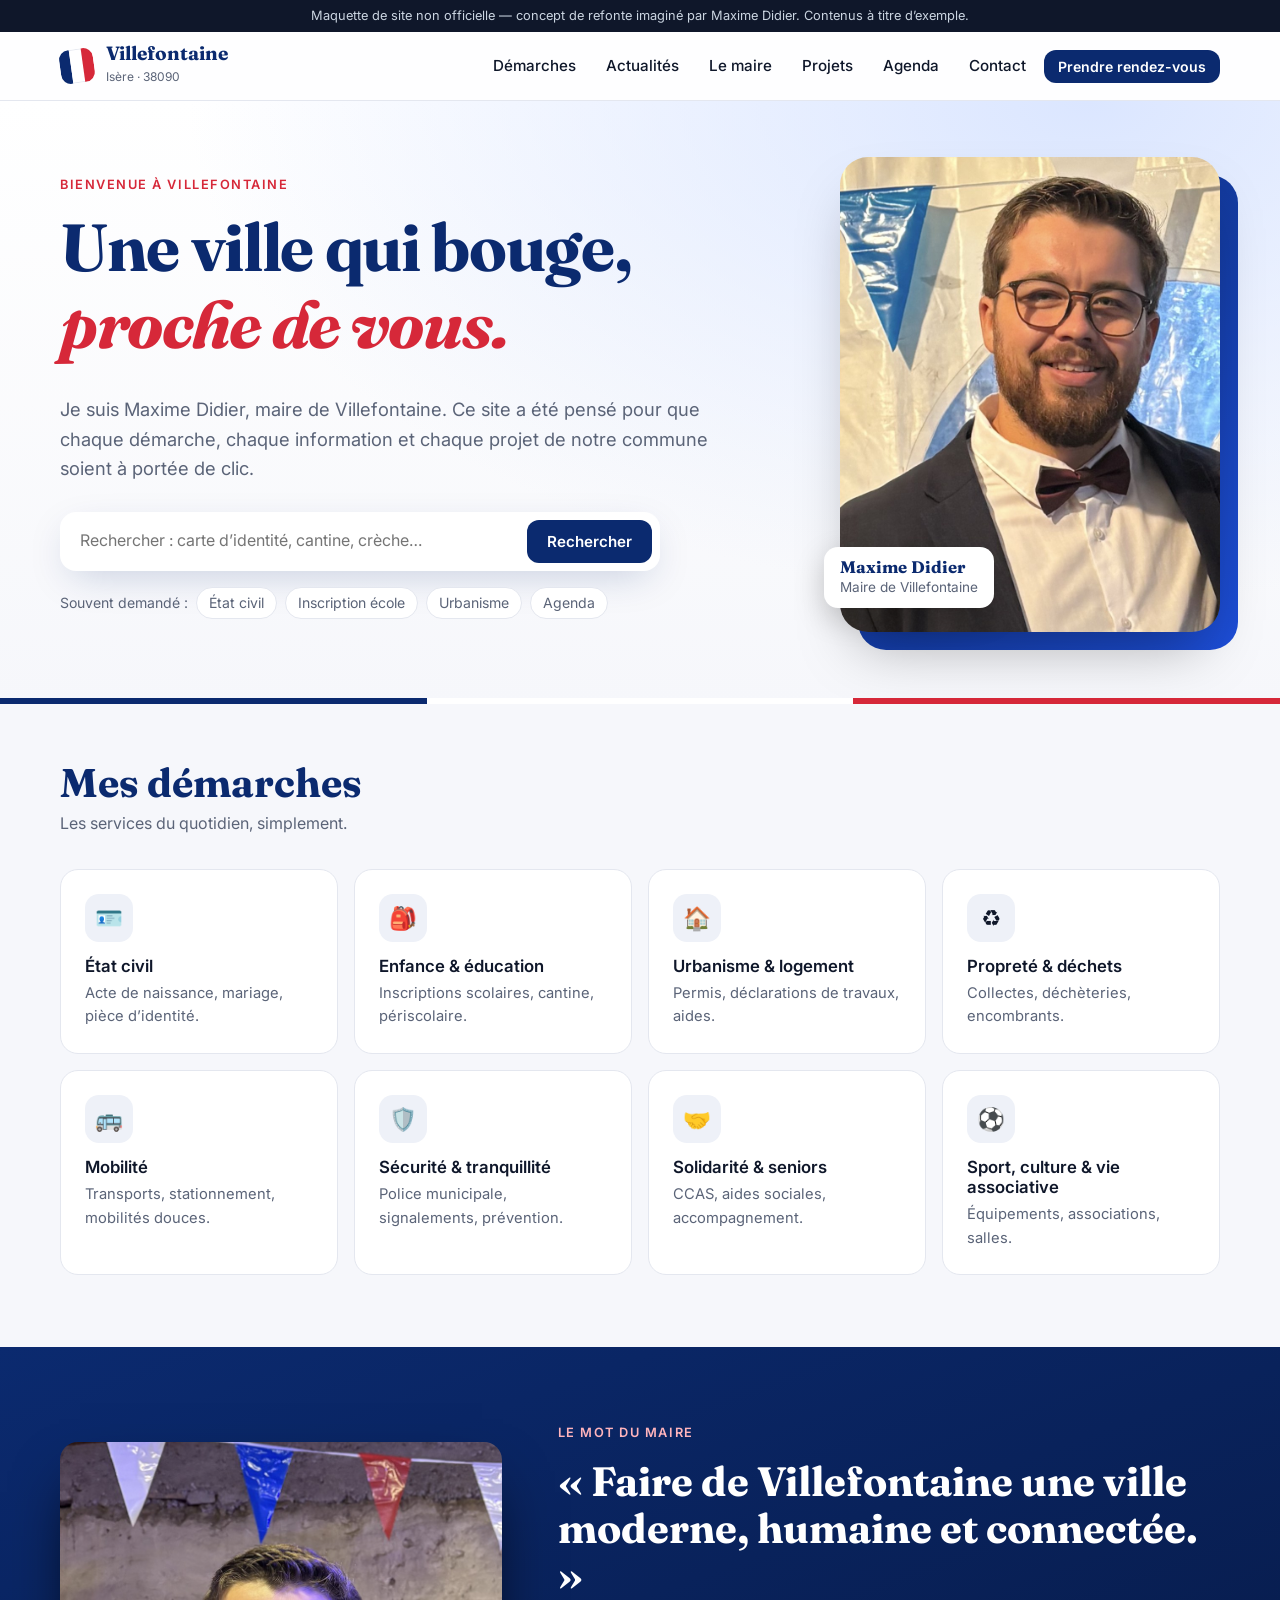
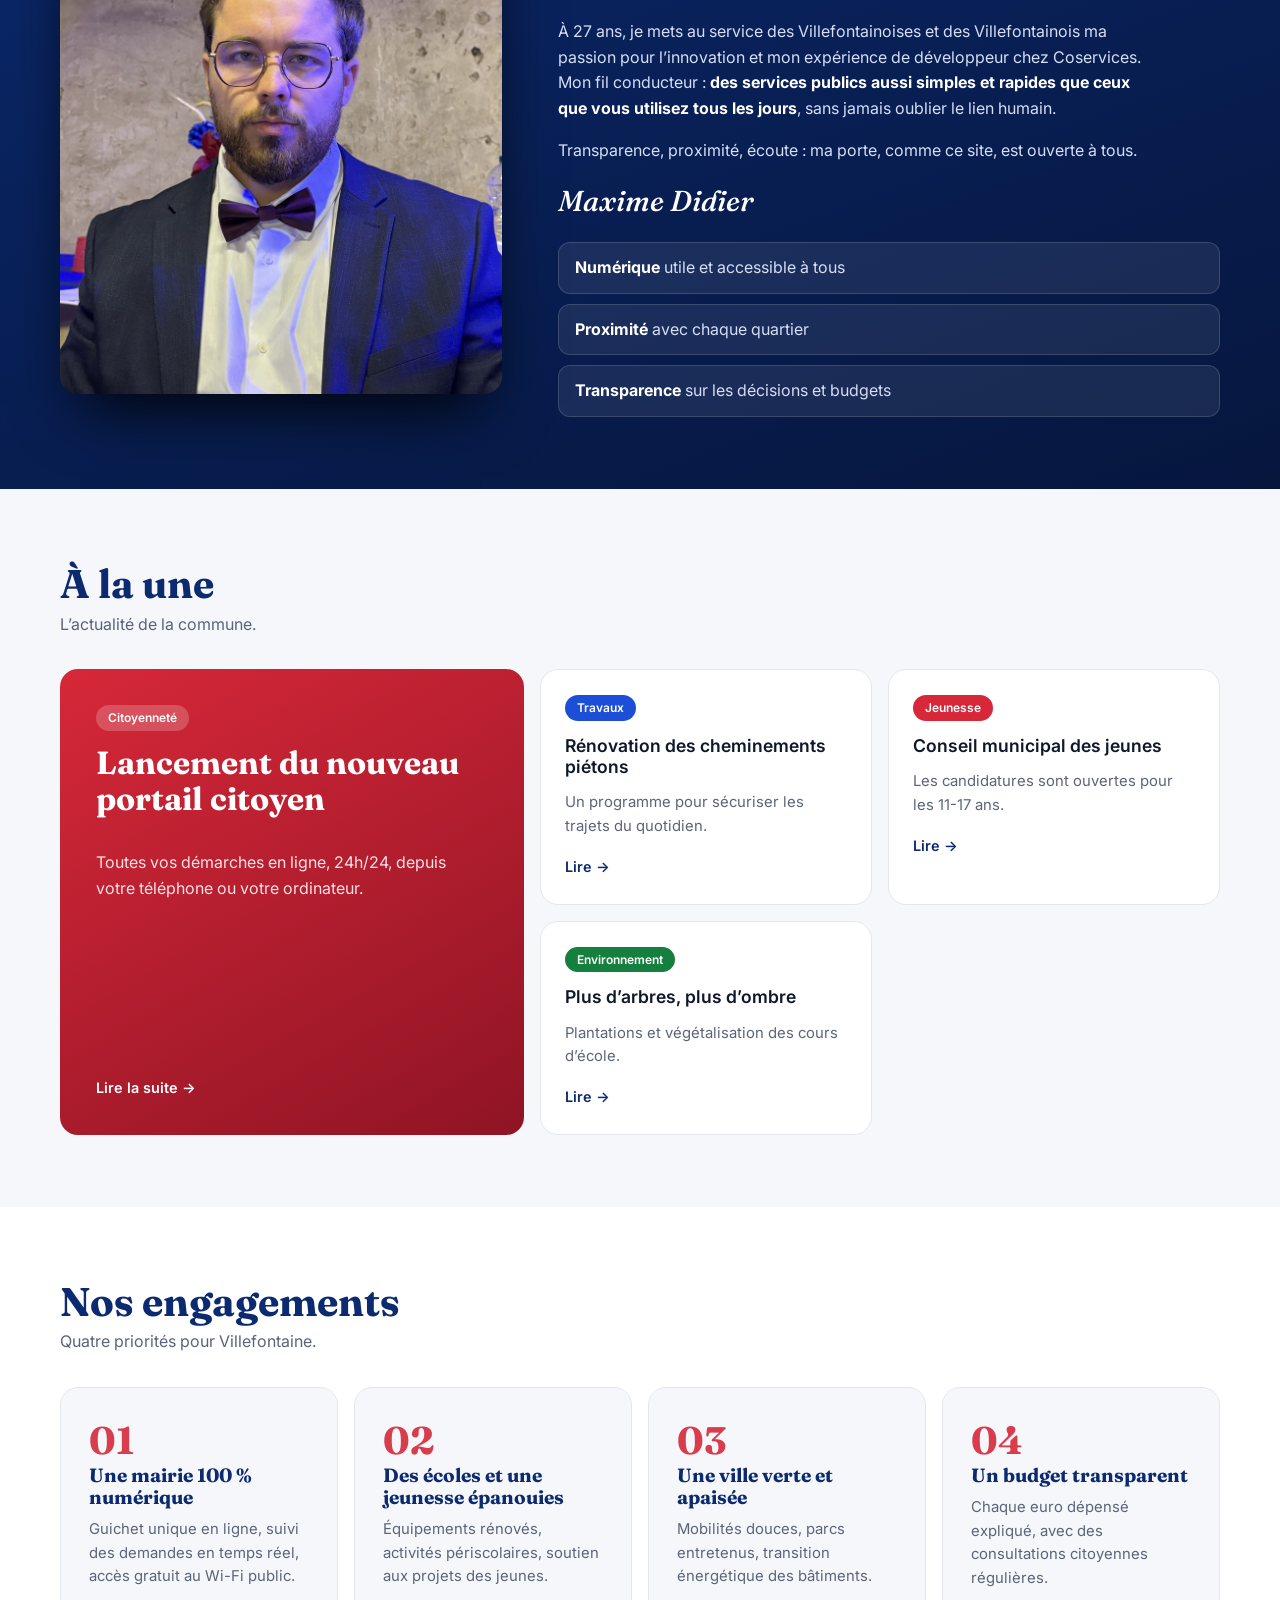
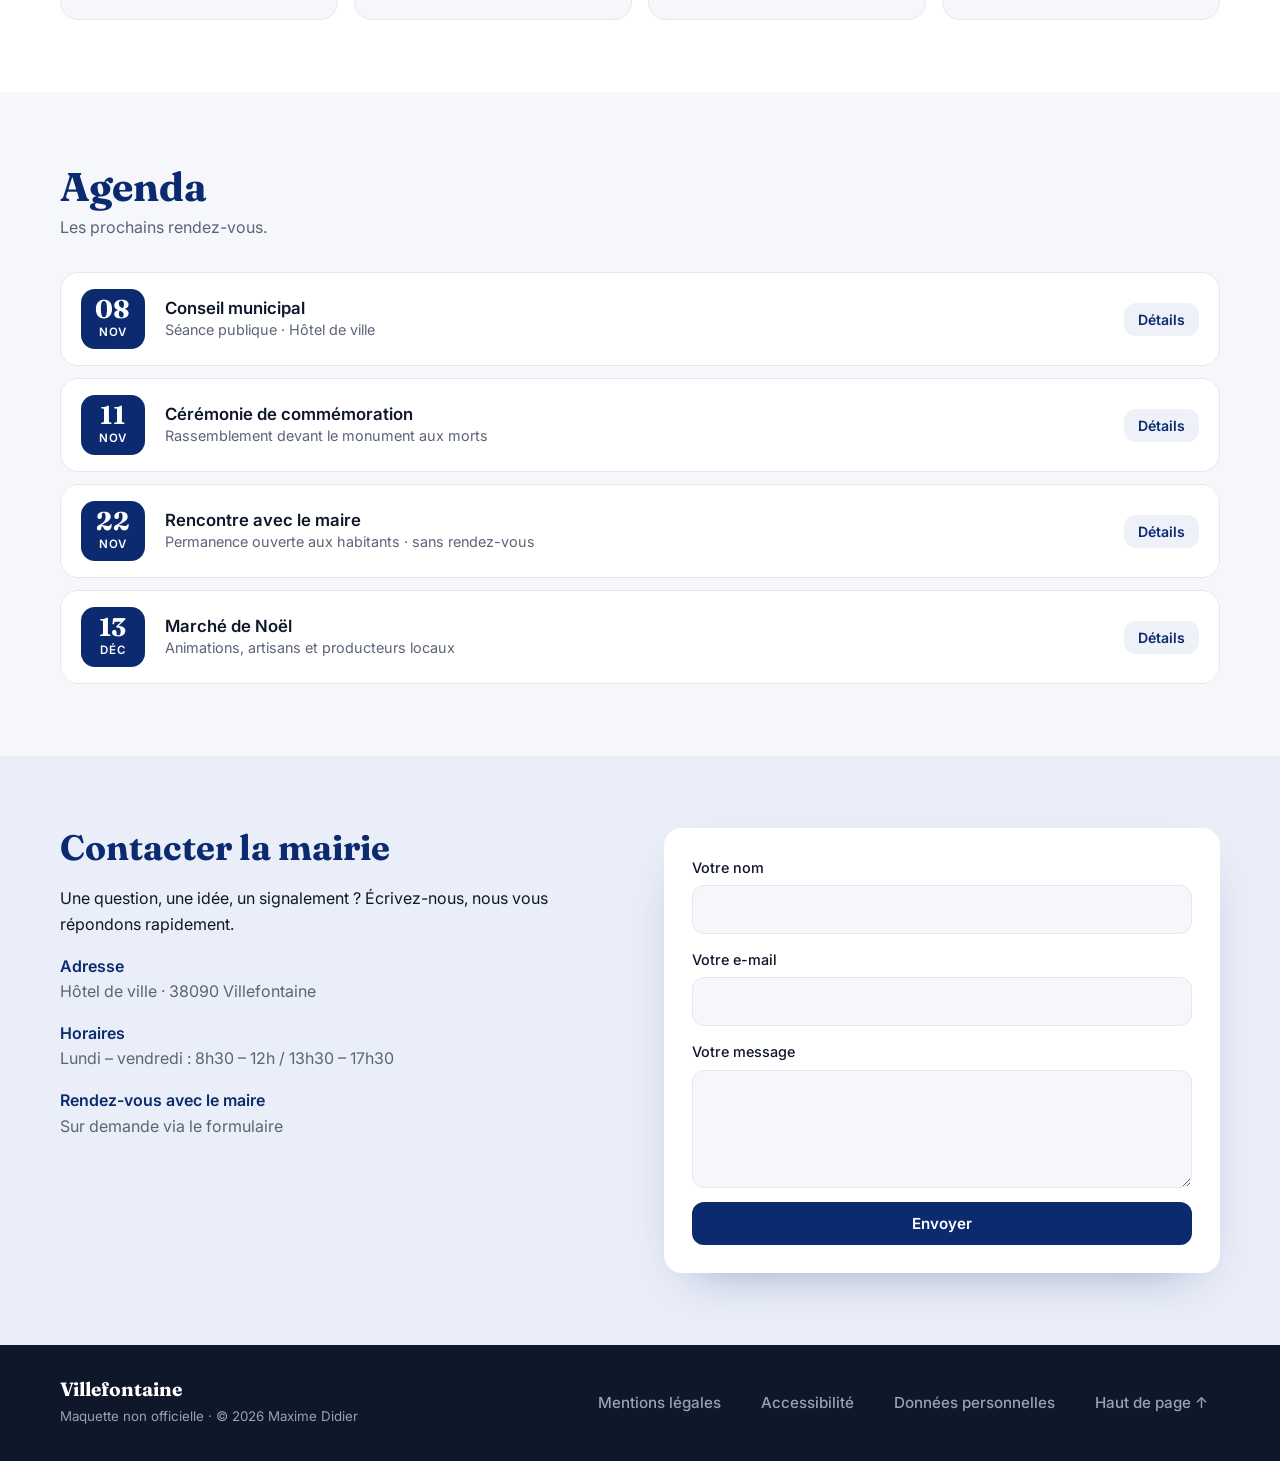
==== index.html @ eb4c3620 "Site moderne de la mairie de Villefontaine (maquette) Co-Authored-By: Claude Sonnet 5.5 <noreply@ant" ====
<!doctype html>
<html lang="fr">
<head>
<meta charset="utf-8">
<meta name="viewport" content="width=device-width, initial-scale=1">
<title>Villefontaine – Site de la Ville</title>
<meta name="description" content="Villefontaine (38090) : démarches, actualités, agenda et mot du maire Maxime Didier.">
<link rel="preconnect" href="https://fonts.googleapis.com">
<link rel="preconnect" href="https://fonts.gstatic.com" crossorigin>
<link href="https://fonts.googleapis.com/css2?family=Fraunces:opsz,wght@9..144,500;9..144,700&family=Inter:wght@400;500;600;700&display=swap" rel="stylesheet">
<link rel="stylesheet" href="style.css">
</head>
<body>

<div class="notice" role="note">Maquette de site non officielle — concept de refonte imaginé par Maxime Didier. Contenus à titre d’exemple.</div>

<header class="site-header">
  <div class="wrap bar">
    <a class="brand" href="#top" aria-label="Villefontaine, accueil">
      <span class="logo" aria-hidden="true"><i></i><i></i><i></i></span>
      <span><strong>Villefontaine</strong><small>Isère · 38090</small></span>
    </a>
    <button class="burger" aria-label="Menu" aria-expanded="false" aria-controls="nav"><span></span><span></span><span></span></button>
    <nav id="nav" aria-label="Navigation principale">
      <a href="#demarches">Démarches</a>
      <a href="#actus">Actualités</a>
      <a href="#maire">Le maire</a>
      <a href="#projets">Projets</a>
      <a href="#agenda">Agenda</a>
      <a href="#contact">Contact</a>
      <a class="btn small" href="#contact">Prendre rendez-vous</a>
    </nav>
  </div>
</header>

<main id="top">

<section class="hero">
  <div class="wrap hero-grid">
    <div class="hero-text reveal">
      <p class="eyebrow">Bienvenue à Villefontaine</p>
      <h1>Une ville qui bouge,<br><em>proche de vous.</em></h1>
      <p class="lead">Je suis Maxime Didier, maire de Villefontaine. Ce site a été pensé pour que chaque démarche, chaque information et chaque projet de notre commune soient à portée de clic.</p>
      <form class="search" role="search" onsubmit="return false">
        <label class="sr" for="q">Rechercher</label>
        <input id="q" type="search" placeholder="Rechercher : carte d’identité, cantine, crèche…" autocomplete="off">
        <button class="btn" type="submit">Rechercher</button>
      </form>
      <div class="chips"><span>Souvent demandé :</span><a href="#demarches">État civil</a><a href="#demarches">Inscription école</a><a href="#demarches">Urbanisme</a><a href="#agenda">Agenda</a></div>
    </div>
    <figure class="hero-photo reveal">
      <img src="assets/maire-portrait.jpg" alt="Maxime Didier, maire de Villefontaine" width="900" height="1272">
      <figcaption><strong>Maxime Didier</strong>Maire de Villefontaine</figcaption>
    </figure>
  </div>
  <div class="flag" aria-hidden="true"><i></i><i></i><i></i></div>
</section>

<section class="quick wrap" id="demarches">
  <div class="section-head reveal"><h2>Mes démarches</h2><p>Les services du quotidien, simplement.</p></div>
  <div class="cards">
    <a class="card reveal" href="#"><span class="ico">🪪</span><h3>État civil</h3><p>Acte de naissance, mariage, pièce d’identité.</p></a>
    <a class="card reveal" href="#"><span class="ico">🎒</span><h3>Enfance &amp; éducation</h3><p>Inscriptions scolaires, cantine, périscolaire.</p></a>
    <a class="card reveal" href="#"><span class="ico">🏠</span><h3>Urbanisme &amp; logement</h3><p>Permis, déclarations de travaux, aides.</p></a>
    <a class="card reveal" href="#"><span class="ico">♻️</span><h3>Propreté &amp; déchets</h3><p>Collectes, déchèteries, encombrants.</p></a>
    <a class="card reveal" href="#"><span class="ico">🚌</span><h3>Mobilité</h3><p>Transports, stationnement, mobilités douces.</p></a>
    <a class="card reveal" href="#"><span class="ico">🛡️</span><h3>Sécurité &amp; tranquillité</h3><p>Police municipale, signalements, prévention.</p></a>
    <a class="card reveal" href="#"><span class="ico">🤝</span><h3>Solidarité &amp; seniors</h3><p>CCAS, aides sociales, accompagnement.</p></a>
    <a class="card reveal" href="#"><span class="ico">⚽</span><h3>Sport, culture &amp; vie associative</h3><p>Équipements, associations, salles.</p></a>
  </div>
</section>

<section class="maire" id="maire">
  <div class="wrap maire-grid">
    <figure class="maire-photo reveal">
      <img src="assets/maire-officiel.jpg" alt="Portrait officiel de Maxime Didier devant les fanions tricolores" loading="lazy" width="900" height="1489">
    </figure>
    <div class="reveal">
      <p class="eyebrow light">Le mot du maire</p>
      <h2>« Faire de Villefontaine une ville moderne, humaine et connectée. »</h2>
      <p>À 27 ans, je mets au service des Villefontainoises et des Villefontainois ma passion pour l’innovation et mon expérience de développeur chez Coservices. Mon fil conducteur : <strong>des services publics aussi simples et rapides que ceux que vous utilisez tous les jours</strong>, sans jamais oublier le lien humain.</p>
      <p>Transparence, proximité, écoute : ma porte, comme ce site, est ouverte à tous.</p>
      <p class="sign">Maxime Didier</p>
      <ul class="values">
        <li><b>Numérique</b> utile et accessible à tous</li>
        <li><b>Proximité</b> avec chaque quartier</li>
        <li><b>Transparence</b> sur les décisions et budgets</li>
      </ul>
    </div>
  </div>
</section>

<section class="wrap" id="actus">
  <div class="section-head reveal"><h2>À la une</h2><p>L’actualité de la commune.</p></div>
  <div class="news">
    <article class="news-big reveal">
      <span class="tag">Citoyenneté</span>
      <h3>Lancement du nouveau portail citoyen</h3>
      <p>Toutes vos démarches en ligne, 24h/24, depuis votre téléphone ou votre ordinateur.</p>
      <a class="more" href="#">Lire la suite →</a>
    </article>
    <article class="news-item reveal"><span class="tag blue">Travaux</span><h3>Rénovation des cheminements piétons</h3><p>Un programme pour sécuriser les trajets du quotidien.</p><a class="more" href="#">Lire →</a></article>
    <article class="news-item reveal"><span class="tag red">Jeunesse</span><h3>Conseil municipal des jeunes</h3><p>Les candidatures sont ouvertes pour les 11-17 ans.</p><a class="more" href="#">Lire →</a></article>
    <article class="news-item reveal"><span class="tag green">Environnement</span><h3>Plus d’arbres, plus d’ombre</h3><p>Plantations et végétalisation des cours d’école.</p><a class="more" href="#">Lire →</a></article>
  </div>
</section>

<section class="projets" id="projets">
  <div class="wrap">
    <div class="section-head reveal"><h2>Nos engagements</h2><p>Quatre priorités pour Villefontaine.</p></div>
    <div class="grid4">
      <div class="proj reveal"><span>01</span><h3>Une mairie 100 % numérique</h3><p>Guichet unique en ligne, suivi des demandes en temps réel, accès gratuit au Wi-Fi public.</p></div>
      <div class="proj reveal"><span>02</span><h3>Des écoles et une jeunesse épanouies</h3><p>Équipements rénovés, activités périscolaires, soutien aux projets des jeunes.</p></div>
      <div class="proj reveal"><span>03</span><h3>Une ville verte et apaisée</h3><p>Mobilités douces, parcs entretenus, transition énergétique des bâtiments.</p></div>
      <div class="proj reveal"><span>04</span><h3>Un budget transparent</h3><p>Chaque euro dépensé expliqué, avec des consultations citoyennes régulières.</p></div>
    </div>
  </div>
</section>

<section class="wrap" id="agenda">
  <div class="section-head reveal"><h2>Agenda</h2><p>Les prochains rendez-vous.</p></div>
  <ul class="agenda">
    <li class="reveal"><time><b>08</b>NOV</time><div><h3>Conseil municipal</h3><p>Séance publique · Hôtel de ville</p></div><a class="btn ghost small" href="#">Détails</a></li>
    <li class="reveal"><time><b>11</b>NOV</time><div><h3>Cérémonie de commémoration</h3><p>Rassemblement devant le monument aux morts</p></div><a class="btn ghost small" href="#">Détails</a></li>
    <li class="reveal"><time><b>22</b>NOV</time><div><h3>Rencontre avec le maire</h3><p>Permanence ouverte aux habitants · sans rendez-vous</p></div><a class="btn ghost small" href="#">Détails</a></li>
    <li class="reveal"><time><b>13</b>DÉC</time><div><h3>Marché de Noël</h3><p>Animations, artisans et producteurs locaux</p></div><a class="btn ghost small" href="#">Détails</a></li>
  </ul>
</section>

<section class="contact" id="contact">
  <div class="wrap contact-grid">
    <div class="reveal">
      <h2>Contacter la mairie</h2>
      <p>Une question, une idée, un signalement ? Écrivez-nous, nous vous répondons rapidement.</p>
      <dl>
        <dt>Adresse</dt><dd>Hôtel de ville · 38090 Villefontaine</dd>
        <dt>Horaires</dt><dd>Lundi – vendredi : 8h30 – 12h / 13h30 – 17h30</dd>
        <dt>Rendez-vous avec le maire</dt><dd>Sur demande via le formulaire</dd>
      </dl>
    </div>
    <form class="form reveal" id="form">
      <label>Votre nom<input name="nom" required autocomplete="name"></label>
      <label>Votre e-mail<input type="email" name="email" required autocomplete="email"></label>
      <label>Votre message<textarea name="message" rows="4" required></textarea></label>
      <button class="btn" type="submit">Envoyer</button>
      <p class="ok" id="ok" hidden>Merci ! Votre message a bien été enregistré (démo).</p>
    </form>
  </div>
</section>

</main>

<footer>
  <div class="wrap foot">
    <div><strong>Villefontaine</strong><br><small>Maquette non officielle · © 2026 Maxime Didier</small></div>
    <nav aria-label="Pied de page"><a href="#">Mentions légales</a><a href="#">Accessibilité</a><a href="#">Données personnelles</a><a href="#top">Haut de page ↑</a></nav>
  </div>
</footer>

<script src="script.js"></script>
</body>
</html>
---- style.css ----
:root{--blue:#0b2a6f;--blue2:#1d4ed8;--red:#d62839;--ink:#0f172a;--mute:#5b6478;--bg:#f6f7fb;--card:#fff;--line:#e4e7ef;--r:18px}
*{box-sizing:border-box}html{scroll-behavior:smooth;scroll-padding-top:80px}
body{margin:0;font:400 16px/1.6 Inter,system-ui,sans-serif;color:var(--ink);background:var(--bg)}
img{max-width:100%;height:auto;display:block}a{color:inherit;text-decoration:none}
h1,h2,h3{font-family:Fraunces,Georgia,serif;line-height:1.15;margin:0 0 .5em}
.wrap{width:min(1160px,100% - 32px);margin-inline:auto}
.sr{position:absolute;left:-9999px}
.notice{background:var(--ink);color:#cbd5e1;text-align:center;font-size:.8rem;padding:6px 16px}
.site-header{position:sticky;top:0;z-index:20;background:rgba(255,255,255,.85);backdrop-filter:blur(14px);border-bottom:1px solid var(--line)}
.bar{display:flex;align-items:center;justify-content:space-between;height:68px}
.brand{display:flex;gap:12px;align-items:center}.brand strong{display:block;font:700 1.2rem Fraunces,serif;color:var(--blue);line-height:1}
.brand small{color:var(--mute);font-size:.75rem}
.logo{display:flex;width:34px;height:34px;border-radius:10px;overflow:hidden;transform:rotate(-8deg)}.logo i{flex:1}.logo i:nth-child(1){background:var(--blue)}.logo i:nth-child(2){background:#fff;border-block:1px solid var(--line)}.logo i:nth-child(3){background:var(--red)}
nav{display:flex;align-items:center;gap:6px}nav a:not(.btn){padding:8px 12px;border-radius:10px;font-weight:500;font-size:.95rem}nav a:not(.btn):hover{background:#eef1f8}
.btn{display:inline-block;border:0;cursor:pointer;background:var(--blue);color:#fff;font:600 .95rem Inter;padding:12px 20px;border-radius:12px;transition:.2s}
.btn:hover{background:var(--blue2);transform:translateY(-1px)}.btn.small{padding:8px 14px;font-size:.88rem}.btn.ghost{background:#eef1f8;color:var(--blue)}.btn.ghost:hover{background:var(--blue);color:#fff}
.burger{display:none;background:none;border:0;padding:8px;cursor:pointer}.burger span{display:block;width:24px;height:2px;background:var(--ink);margin:5px 0}
.hero{position:relative;background:radial-gradient(900px 500px at 85% 0,#dbe6ff,transparent),linear-gradient(#fff,var(--bg));padding:56px 0 72px;overflow:hidden}
.hero-grid{display:grid;grid-template-columns:1.2fr .8fr;gap:48px;align-items:center}
.eyebrow{display:inline-block;font-weight:600;font-size:.8rem;letter-spacing:.12em;text-transform:uppercase;color:var(--red);margin:0 0 14px}.eyebrow.light{color:#ffb4bc}
h1{font-size:clamp(2.4rem,5.2vw,4.2rem);color:var(--blue);letter-spacing:-.02em}h1 em{color:var(--red);font-style:italic}
.lead{font-size:1.15rem;color:var(--mute);max-width:56ch}
.search{display:flex;gap:8px;background:#fff;padding:8px;border-radius:16px;box-shadow:0 12px 40px -12px rgba(11,42,111,.25);margin:28px 0 16px;max-width:600px}
.search input{flex:1;border:0;outline:0;font:inherit;padding:0 12px;min-width:0;background:none}
.chips{display:flex;flex-wrap:wrap;gap:8px;font-size:.88rem;color:var(--mute);align-items:center}.chips a{background:#fff;border:1px solid var(--line);padding:4px 12px;border-radius:99px}.chips a:hover{border-color:var(--blue);color:var(--blue)}
.hero-photo{margin:0;position:relative;justify-self:end;width:min(380px,100%)}
.hero-photo::before{content:"";position:absolute;inset:18px -18px -18px 18px;border-radius:28px;background:linear-gradient(135deg,var(--blue),var(--blue2));z-index:0}
.hero-photo img{position:relative;border-radius:28px;aspect-ratio:4/5;object-fit:cover;object-position:50% 20%;box-shadow:0 30px 60px -20px rgba(0,0,0,.35)}
.hero-photo figcaption{position:absolute;z-index:1;left:-16px;bottom:24px;background:#fff;border-radius:14px;padding:10px 16px;box-shadow:0 10px 30px rgba(0,0,0,.18);font-size:.85rem;color:var(--mute)}.hero-photo figcaption strong{display:block;color:var(--blue);font:700 1.05rem Fraunces,serif}
.flag{position:absolute;left:0;right:0;bottom:0;height:6px;display:flex}.flag i{flex:1}.flag i:nth-child(1){background:var(--blue)}.flag i:nth-child(2){background:#fff}.flag i:nth-child(3){background:var(--red)}
section{padding:72px 0}.hero{padding:56px 0 72px}.quick{padding-top:56px}
.section-head{margin-bottom:32px}.section-head h2{font-size:clamp(1.8rem,3.5vw,2.5rem);color:var(--blue);margin:0}.section-head p{color:var(--mute);margin:.3em 0 0}
.cards{display:grid;grid-template-columns:repeat(4,1fr);gap:16px}
.card{background:var(--card);border:1px solid var(--line);border-radius:var(--r);padding:24px;transition:.25s}.card:hover{transform:translateY(-4px);box-shadow:0 18px 40px -18px rgba(11,42,111,.35);border-color:#c7d2f0}
.card .ico{display:grid;place-items:center;width:48px;height:48px;border-radius:14px;background:#eef1f8;font-size:1.4rem;margin-bottom:14px}.card h3{font:600 1.05rem Inter;margin:0 0 6px}.card p{margin:0;color:var(--mute);font-size:.92rem}
.maire{background:linear-gradient(160deg,var(--blue),#06163d);color:#fff}
.maire-grid{display:grid;grid-template-columns:.8fr 1.2fr;gap:56px;align-items:center}
.maire-photo{margin:0}.maire-photo img{border-radius:var(--r);aspect-ratio:4/5;object-fit:cover;object-position:50% 30%;box-shadow:0 30px 60px -20px #000}
.maire h2{font-size:clamp(1.7rem,3.2vw,2.6rem)}.maire p{color:#d6def5;max-width:60ch}.maire strong{color:#fff}
.sign{font:italic 500 1.8rem Fraunces,serif;color:#fff!important;margin:20px 0}
.values{list-style:none;padding:0;margin:24px 0 0;display:grid;gap:10px}.values li{background:rgba(255,255,255,.08);border:1px solid rgba(255,255,255,.14);border-radius:12px;padding:12px 16px;color:#d6def5}.values b{color:#fff}
.news{display:grid;grid-template-columns:1.4fr 1fr 1fr;grid-template-rows:auto auto;gap:16px}
.news-big{grid-row:span 2;background:linear-gradient(150deg,var(--red),#8f1424);color:#fff;border-radius:var(--r);padding:36px;display:flex;flex-direction:column;justify-content:flex-end;min-height:340px}.news-big h3{font-size:2rem}.news-big p{color:#ffe1e4}
.news-item{background:#fff;border:1px solid var(--line);border-radius:var(--r);padding:24px}.news-item h3{font:600 1.1rem Inter}.news-item p{color:var(--mute);font-size:.93rem}
.tag{display:inline-block;align-self:flex-start;background:rgba(255,255,255,.2);padding:3px 12px;border-radius:99px;font-size:.75rem;font-weight:600;margin-bottom:14px}.news-item .tag{color:#fff}.tag.blue{background:var(--blue2)}.tag.red{background:var(--red)}.tag.green{background:#15803d}
.more{font-weight:600;font-size:.9rem;margin-top:auto}.news-item .more{color:var(--blue)}
.projets{background:#fff}.grid4{display:grid;grid-template-columns:repeat(4,1fr);gap:16px}
.proj{padding:28px;border-radius:var(--r);background:var(--bg);border:1px solid var(--line)}.proj span{font:700 2.4rem Fraunces,serif;color:var(--red);opacity:.9}.proj h3{font-size:1.2rem;color:var(--blue)}.proj p{color:var(--mute);font-size:.93rem;margin:0}
.agenda{list-style:none;margin:0;padding:0;display:grid;gap:12px}
.agenda li{display:flex;align-items:center;gap:20px;background:#fff;border:1px solid var(--line);border-radius:var(--r);padding:16px 20px;transition:.2s}.agenda li:hover{border-color:#c7d2f0;box-shadow:0 10px 30px -16px rgba(11,42,111,.4)}
.agenda time{flex:none;width:64px;text-align:center;background:var(--blue);color:#fff;border-radius:14px;padding:8px 0;font-size:.72rem;font-weight:600;letter-spacing:.08em}.agenda time b{display:block;font:700 1.6rem Fraunces,serif;line-height:1}
.agenda div{flex:1}.agenda h3{font:600 1.05rem Inter;margin:0}.agenda p{margin:0;color:var(--mute);font-size:.9rem}
.contact{background:#eaeef8}.contact-grid{display:grid;grid-template-columns:1fr 1fr;gap:48px}
.contact h2{font-size:2.2rem;color:var(--blue)}dt{font-weight:600;margin-top:16px;color:var(--blue)}dd{margin:0;color:var(--mute)}
.form{background:#fff;border-radius:var(--r);padding:28px;display:grid;gap:14px;box-shadow:0 20px 50px -30px rgba(11,42,111,.5)}
.form label{display:grid;gap:6px;font-weight:500;font-size:.9rem}.form input,.form textarea{font:inherit;padding:12px;border:1px solid var(--line);border-radius:12px;background:var(--bg)}.form input:focus,.form textarea:focus{outline:2px solid var(--blue2);background:#fff}.ok{color:#15803d;margin:0;font-weight:500}
footer{background:var(--ink);color:#94a3b8;padding:32px 0}footer strong{color:#fff;font:700 1.2rem Fraunces,serif}.foot{display:flex;justify-content:space-between;gap:20px;flex-wrap:wrap}.foot nav{gap:16px;flex-wrap:wrap}.foot a:hover{color:#fff}
.reveal{opacity:0;transform:translateY(18px);transition:opacity .6s,transform .6s}.reveal.in{opacity:1;transform:none}
@media (prefers-reduced-motion:reduce){.reveal{opacity:1;transform:none;transition:none}html{scroll-behavior:auto}}
@media (max-width:980px){.cards,.grid4{grid-template-columns:repeat(2,1fr)}.news{grid-template-columns:1fr 1fr}.news-big{grid-column:span 2;grid-row:auto;min-height:260px}}
@media (max-width:760px){
 .burger{display:block}
 nav{position:absolute;top:68px;left:0;right:0;background:#fff;flex-direction:column;align-items:stretch;padding:12px 16px 20px;border-bottom:1px solid var(--line);display:none}nav.open{display:flex}nav .btn{text-align:center}
 .hero-grid,.maire-grid,.contact-grid{grid-template-columns:1fr;gap:36px}.hero-photo{justify-self:center;order:-1;width:min(300px,86%)}
 .search{flex-direction:column}.cards,.grid4,.news{grid-template-columns:1fr}.news-big{grid-column:auto}
 .agenda li{flex-wrap:wrap}.agenda .btn{width:100%;text-align:center}section{padding:52px 0}
}
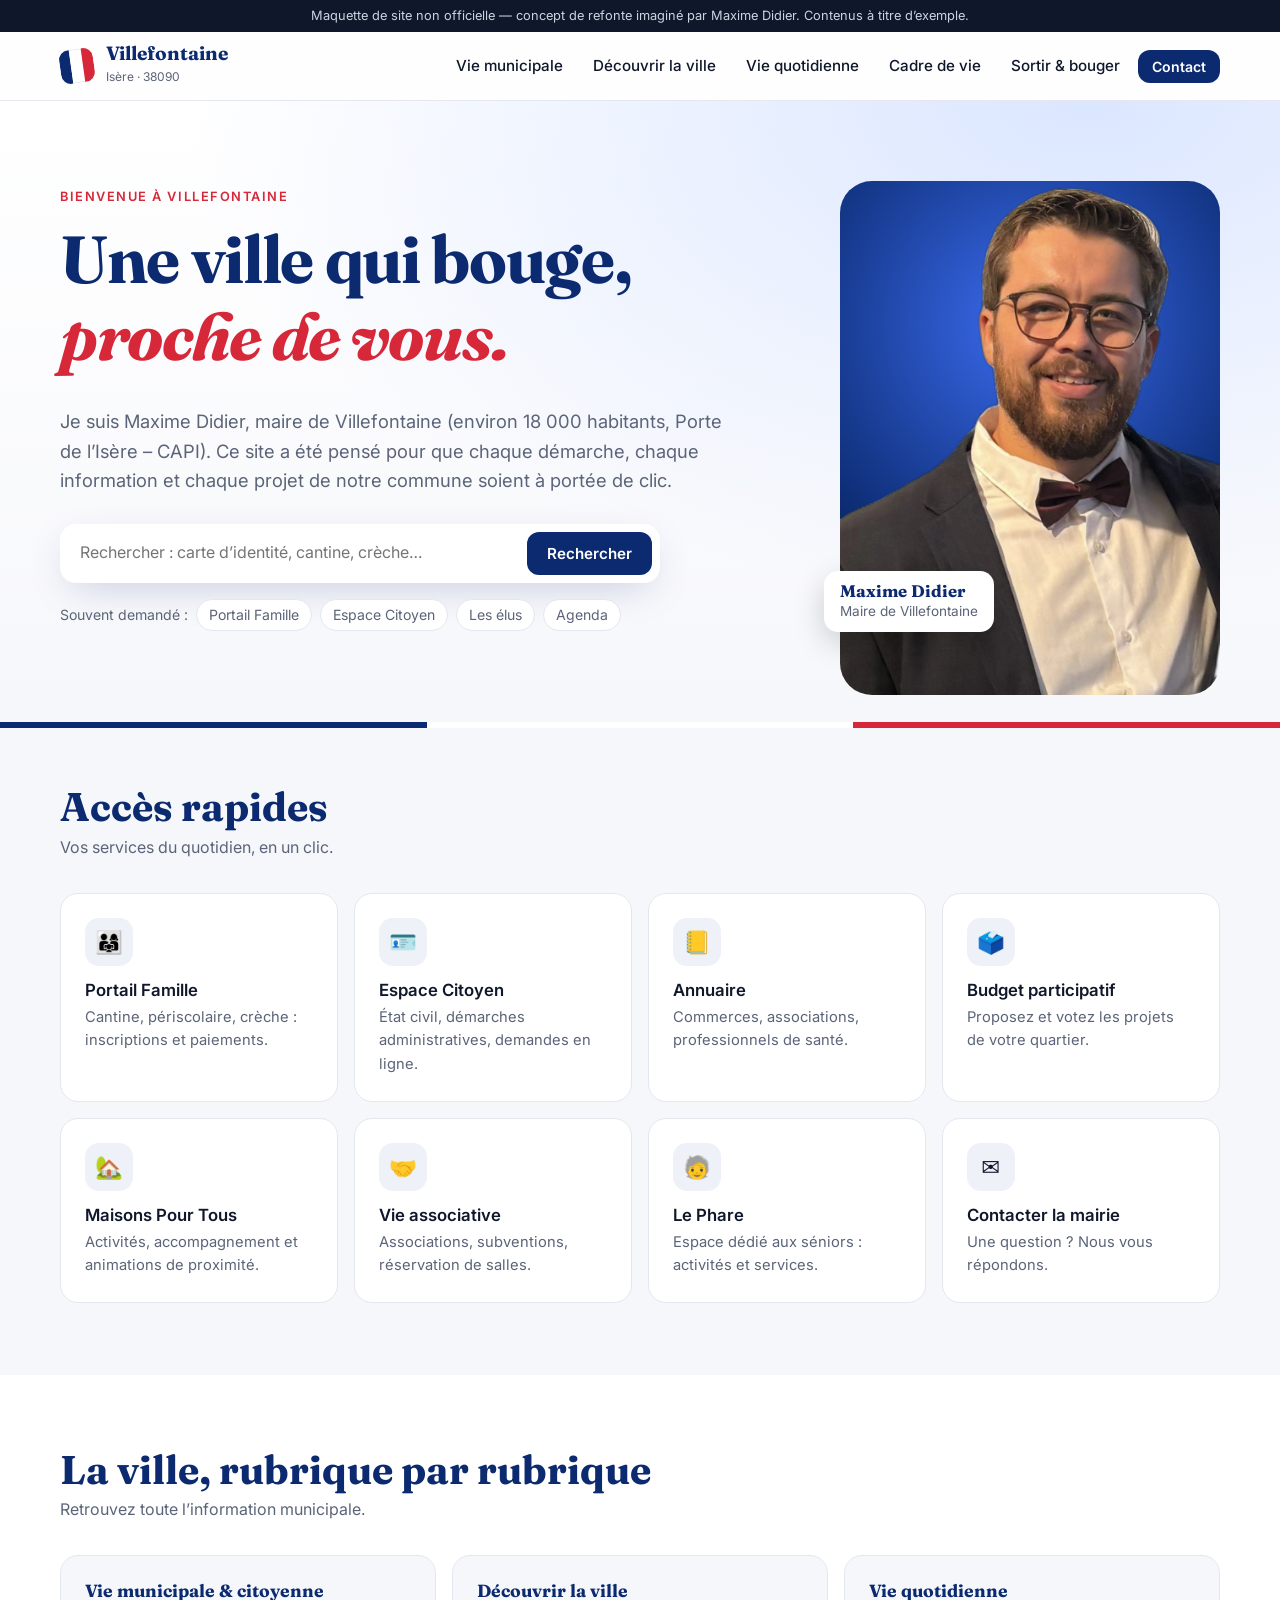
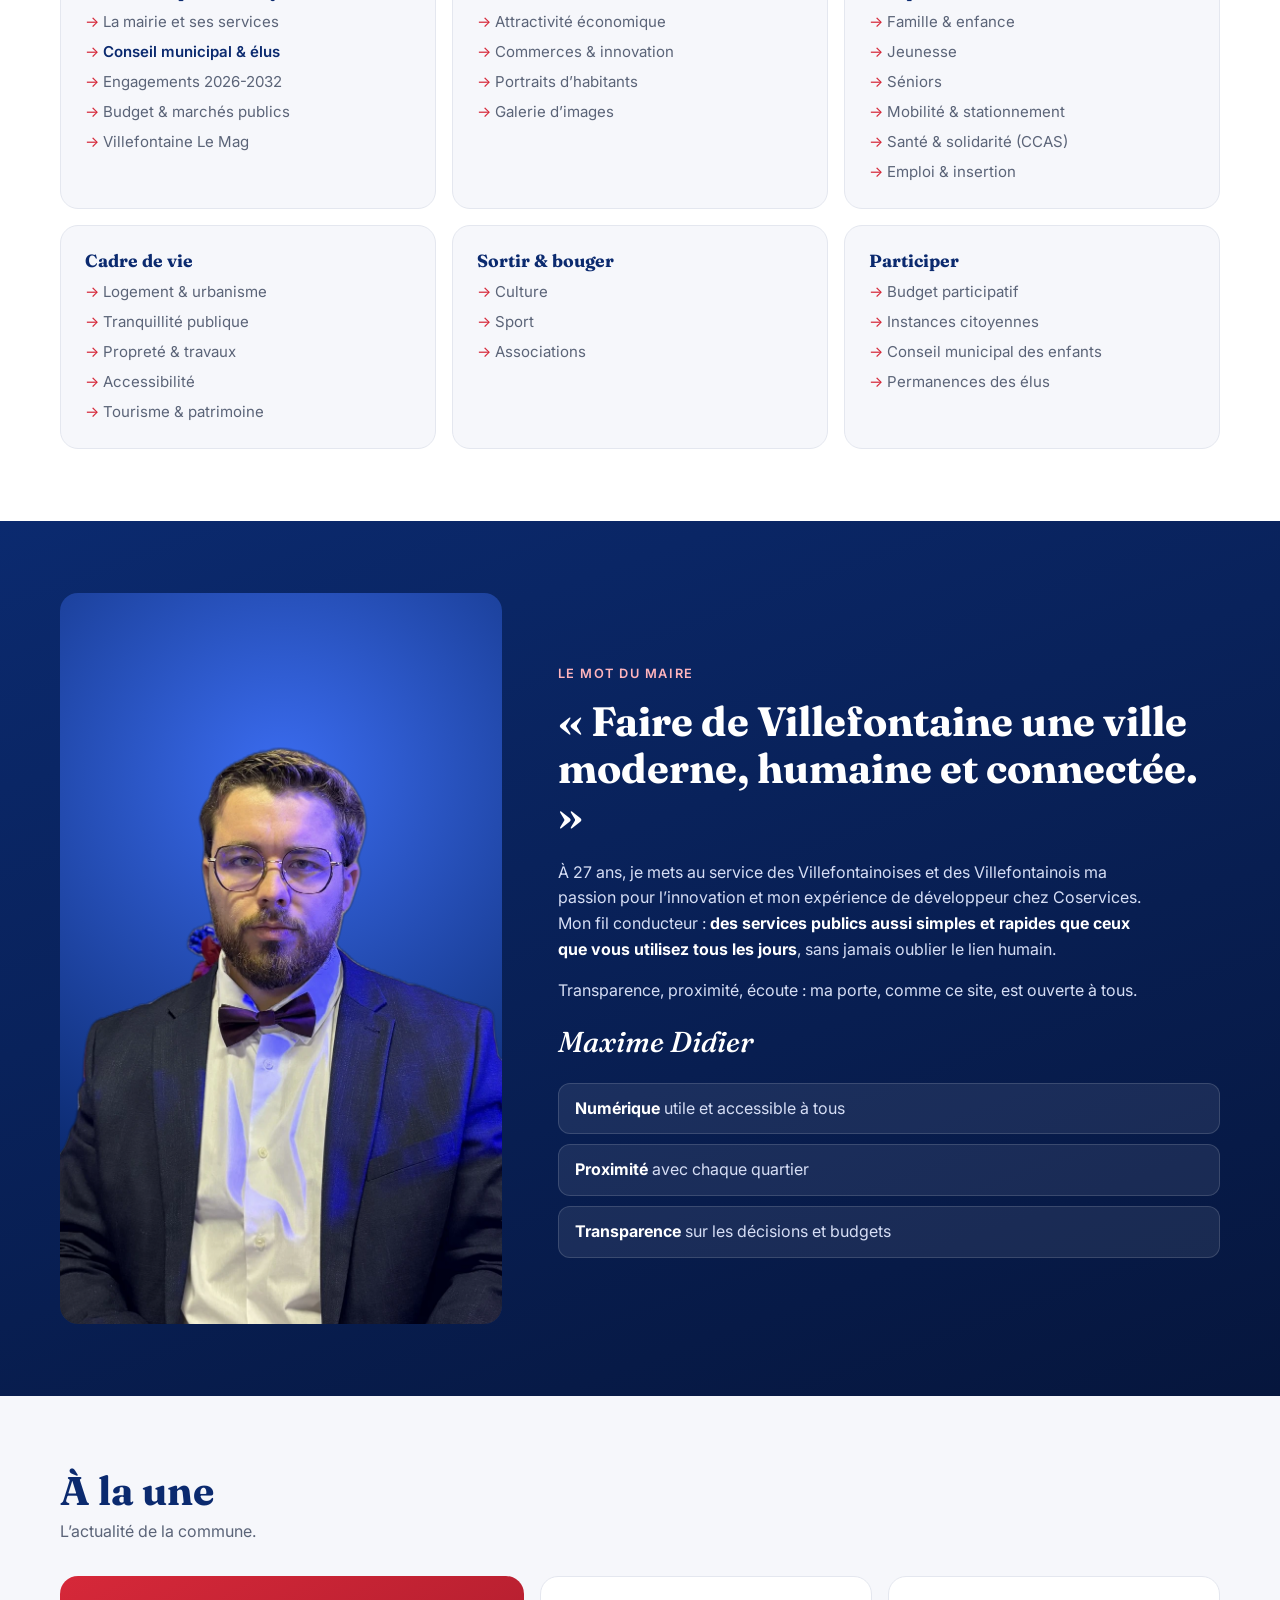
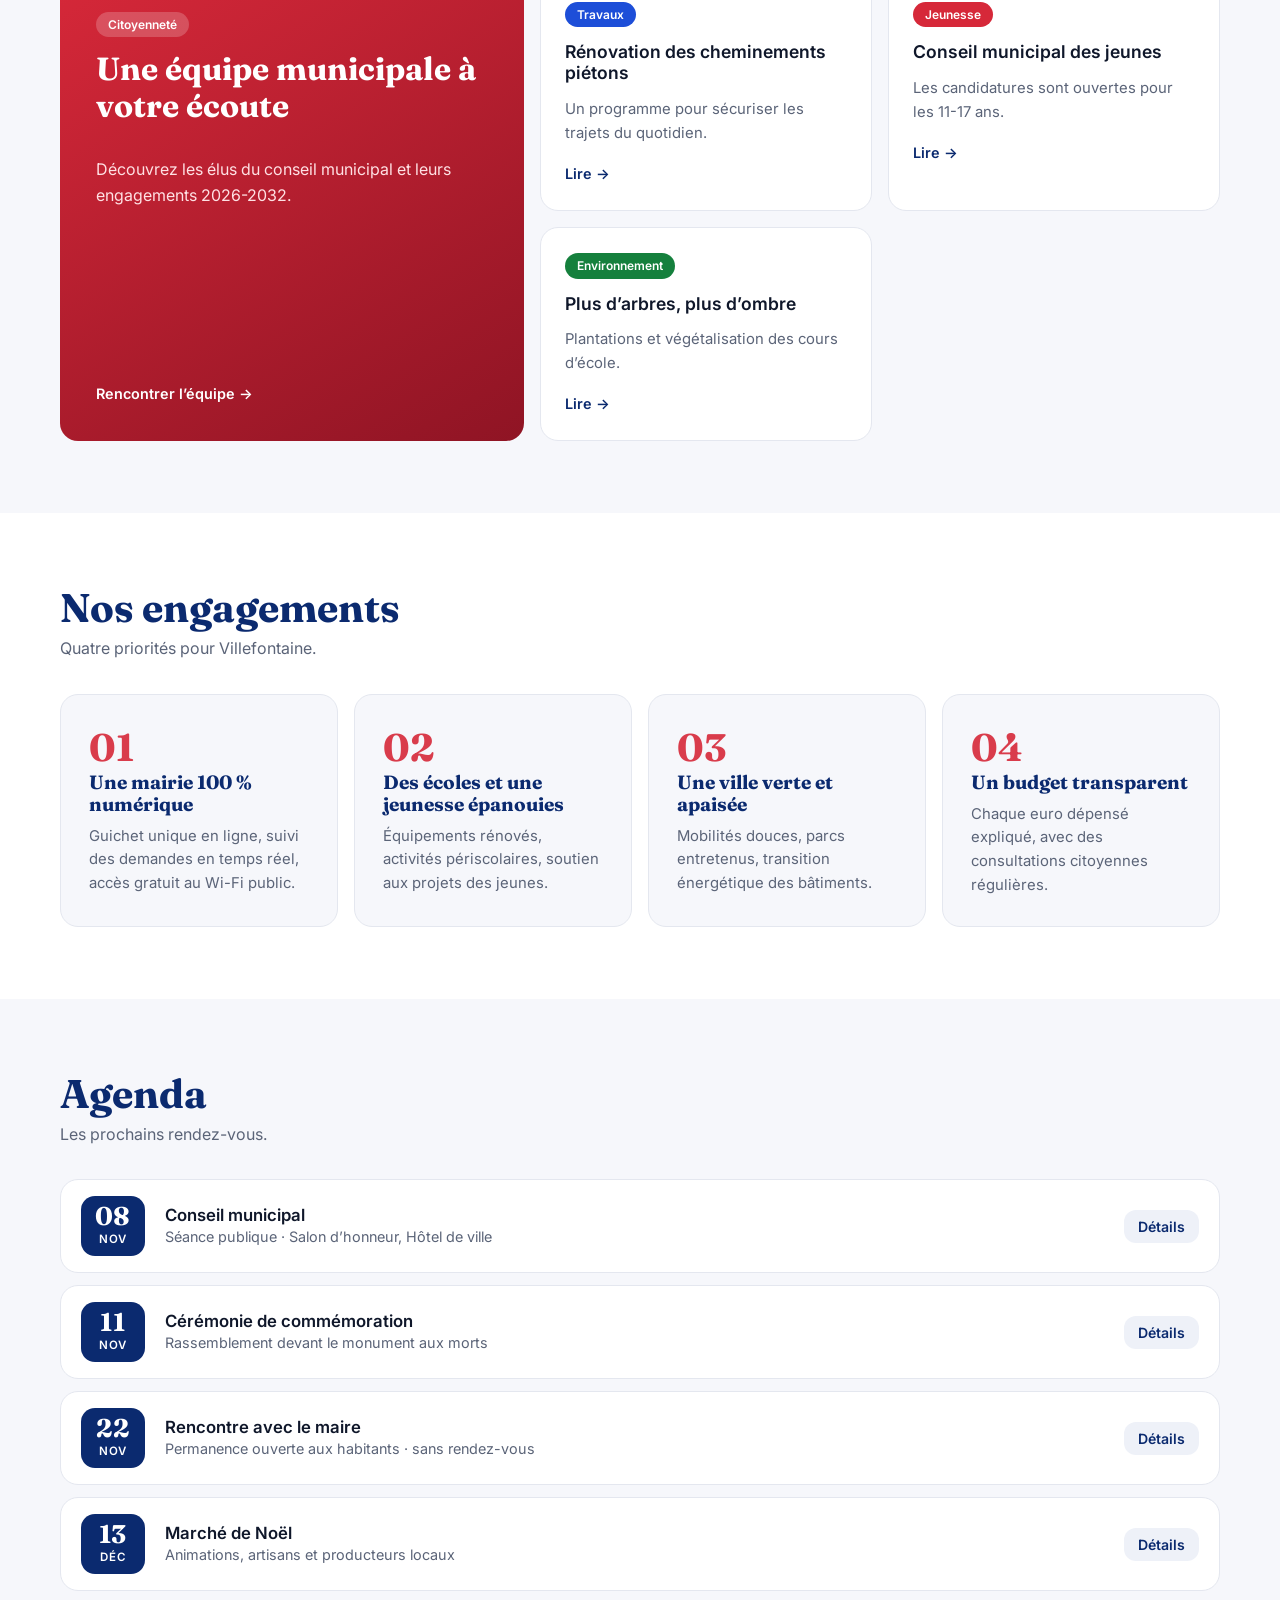
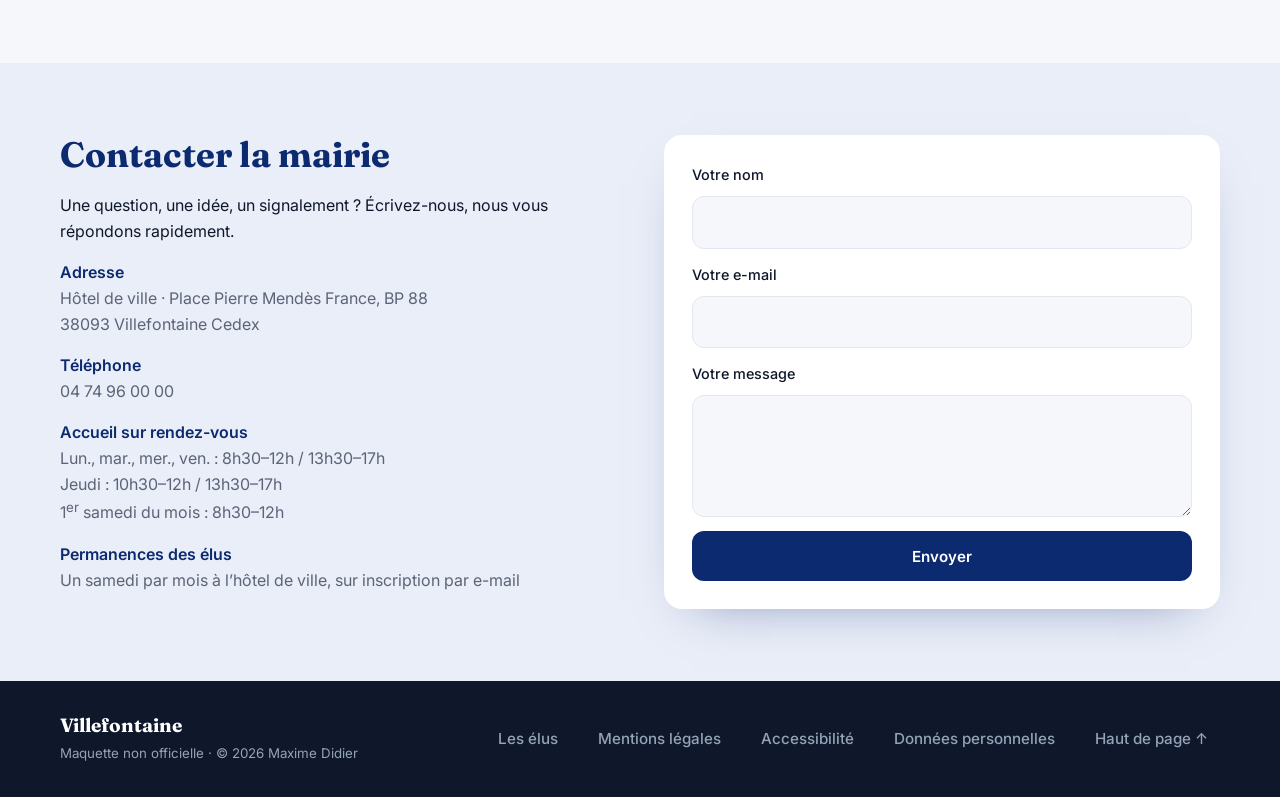
==== commit 106ca35a: "Structure et coordonnées de villefontaine.fr, page des élus, photos détourées Co-Authored-By: Claude" ====
--- a/index.html
+++ b/index.html
@@ -22,13 +22,12 @@
     </a>
     <button class="burger" aria-label="Menu" aria-expanded="false" aria-controls="nav"><span></span><span></span><span></span></button>
     <nav id="nav" aria-label="Navigation principale">
-      <a href="#demarches">Démarches</a>
-      <a href="#actus">Actualités</a>
-      <a href="#maire">Le maire</a>
-      <a href="#projets">Projets</a>
-      <a href="#agenda">Agenda</a>
-      <a href="#contact">Contact</a>
-      <a class="btn small" href="#contact">Prendre rendez-vous</a>
+      <a href="#vie-municipale">Vie municipale</a>
+      <a href="#decouvrir">Découvrir la ville</a>
+      <a href="#demarches">Vie quotidienne</a>
+      <a href="#cadre">Cadre de vie</a>
+      <a href="#sortir">Sortir &amp; bouger</a>
+      <a class="btn small" href="#contact">Contact</a>
     </nav>
   </div>
 </header>
@@ -40,16 +39,16 @@
     <div class="hero-text reveal">
       <p class="eyebrow">Bienvenue à Villefontaine</p>
       <h1>Une ville qui bouge,<br><em>proche de vous.</em></h1>
-      <p class="lead">Je suis Maxime Didier, maire de Villefontaine. Ce site a été pensé pour que chaque démarche, chaque information et chaque projet de notre commune soient à portée de clic.</p>
+      <p class="lead">Je suis Maxime Didier, maire de Villefontaine (environ 18 000 habitants, Porte de l’Isère – CAPI). Ce site a été pensé pour que chaque démarche, chaque information et chaque projet de notre commune soient à portée de clic.</p>
       <form class="search" role="search" onsubmit="return false">
         <label class="sr" for="q">Rechercher</label>
         <input id="q" type="search" placeholder="Rechercher : carte d’identité, cantine, crèche…" autocomplete="off">
         <button class="btn" type="submit">Rechercher</button>
       </form>
-      <div class="chips"><span>Souvent demandé :</span><a href="#demarches">État civil</a><a href="#demarches">Inscription école</a><a href="#demarches">Urbanisme</a><a href="#agenda">Agenda</a></div>
+      <div class="chips"><span>Souvent demandé :</span><a href="#demarches">Portail Famille</a><a href="#demarches">Espace Citoyen</a><a href="elus.html">Les élus</a><a href="#agenda">Agenda</a></div>
     </div>
     <figure class="hero-photo reveal">
-      <img src="assets/maire-portrait.jpg" alt="Maxime Didier, maire de Villefontaine" width="900" height="1272">
+      <img src="assets/maire-portrait.webp" alt="Maxime Didier, maire de Villefontaine" width="900" height="1272">
       <figcaption><strong>Maxime Didier</strong>Maire de Villefontaine</figcaption>
     </figure>
   </div>
@@ -57,23 +56,37 @@
 </section>
 
 <section class="quick wrap" id="demarches">
-  <div class="section-head reveal"><h2>Mes démarches</h2><p>Les services du quotidien, simplement.</p></div>
+  <div class="section-head reveal"><h2>Accès rapides</h2><p>Vos services du quotidien, en un clic.</p></div>
   <div class="cards">
-    <a class="card reveal" href="#"><span class="ico">🪪</span><h3>État civil</h3><p>Acte de naissance, mariage, pièce d’identité.</p></a>
-    <a class="card reveal" href="#"><span class="ico">🎒</span><h3>Enfance &amp; éducation</h3><p>Inscriptions scolaires, cantine, périscolaire.</p></a>
-    <a class="card reveal" href="#"><span class="ico">🏠</span><h3>Urbanisme &amp; logement</h3><p>Permis, déclarations de travaux, aides.</p></a>
-    <a class="card reveal" href="#"><span class="ico">♻️</span><h3>Propreté &amp; déchets</h3><p>Collectes, déchèteries, encombrants.</p></a>
-    <a class="card reveal" href="#"><span class="ico">🚌</span><h3>Mobilité</h3><p>Transports, stationnement, mobilités douces.</p></a>
-    <a class="card reveal" href="#"><span class="ico">🛡️</span><h3>Sécurité &amp; tranquillité</h3><p>Police municipale, signalements, prévention.</p></a>
-    <a class="card reveal" href="#"><span class="ico">🤝</span><h3>Solidarité &amp; seniors</h3><p>CCAS, aides sociales, accompagnement.</p></a>
-    <a class="card reveal" href="#"><span class="ico">⚽</span><h3>Sport, culture &amp; vie associative</h3><p>Équipements, associations, salles.</p></a>
+    <a class="card reveal" href="https://villefontaine.fr"><span class="ico">👨‍👩‍👧</span><h3>Portail Famille</h3><p>Cantine, périscolaire, crèche : inscriptions et paiements.</p></a>
+    <a class="card reveal" href="https://villefontaine.fr"><span class="ico">🪪</span><h3>Espace Citoyen</h3><p>État civil, démarches administratives, demandes en ligne.</p></a>
+    <a class="card reveal" href="https://villefontaine.fr"><span class="ico">📒</span><h3>Annuaire</h3><p>Commerces, associations, professionnels de santé.</p></a>
+    <a class="card reveal" href="#participer"><span class="ico">🗳️</span><h3>Budget participatif</h3><p>Proposez et votez les projets de votre quartier.</p></a>
+    <a class="card reveal" href="https://villefontaine.fr"><span class="ico">🏡</span><h3>Maisons Pour Tous</h3><p>Activités, accompagnement et animations de proximité.</p></a>
+    <a class="card reveal" href="#sortir"><span class="ico">🤝</span><h3>Vie associative</h3><p>Associations, subventions, réservation de salles.</p></a>
+    <a class="card reveal" href="https://villefontaine.fr"><span class="ico">🧓</span><h3>Le Phare</h3><p>Espace dédié aux séniors : activités et services.</p></a>
+    <a class="card reveal" href="#contact"><span class="ico">✉️</span><h3>Contacter la mairie</h3><p>Une question ? Nous vous répondons.</p></a>
+  </div>
+</section>
+
+<section class="rubriques" id="vie-municipale">
+  <div class="wrap">
+    <div class="section-head reveal"><h2>La ville, rubrique par rubrique</h2><p>Retrouvez toute l’information municipale.</p></div>
+    <div class="rub-grid">
+      <div class="rub reveal" id="vie-mun"><h3>Vie municipale &amp; citoyenne</h3><ul><li>La mairie et ses services</li><li><a href="elus.html">Conseil municipal &amp; élus</a></li><li>Engagements 2026-2032</li><li>Budget &amp; marchés publics</li><li>Villefontaine Le Mag</li></ul></div>
+      <div class="rub reveal" id="decouvrir"><h3>Découvrir la ville</h3><ul><li>Attractivité économique</li><li>Commerces &amp; innovation</li><li>Portraits d’habitants</li><li>Galerie d’images</li></ul></div>
+      <div class="rub reveal"><h3>Vie quotidienne</h3><ul><li>Famille &amp; enfance</li><li>Jeunesse</li><li>Séniors</li><li>Mobilité &amp; stationnement</li><li>Santé &amp; solidarité (CCAS)</li><li>Emploi &amp; insertion</li></ul></div>
+      <div class="rub reveal" id="cadre"><h3>Cadre de vie</h3><ul><li>Logement &amp; urbanisme</li><li>Tranquillité publique</li><li>Propreté &amp; travaux</li><li>Accessibilité</li><li>Tourisme &amp; patrimoine</li></ul></div>
+      <div class="rub reveal" id="sortir"><h3>Sortir &amp; bouger</h3><ul><li>Culture</li><li>Sport</li><li>Associations</li></ul></div>
+      <div class="rub reveal" id="participer"><h3>Participer</h3><ul><li>Budget participatif</li><li>Instances citoyennes</li><li>Conseil municipal des enfants</li><li>Permanences des élus</li></ul></div>
+    </div>
   </div>
 </section>
 
 <section class="maire" id="maire">
   <div class="wrap maire-grid">
     <figure class="maire-photo reveal">
-      <img src="assets/maire-officiel.jpg" alt="Portrait officiel de Maxime Didier devant les fanions tricolores" loading="lazy" width="900" height="1489">
+      <img src="assets/maire-officiel.webp" alt="Portrait officiel de Maxime Didier devant les fanions tricolores" loading="lazy" width="900" height="1489">
     </figure>
     <div class="reveal">
       <p class="eyebrow light">Le mot du maire</p>
@@ -95,9 +108,9 @@
   <div class="news">
     <article class="news-big reveal">
       <span class="tag">Citoyenneté</span>
-      <h3>Lancement du nouveau portail citoyen</h3>
-      <p>Toutes vos démarches en ligne, 24h/24, depuis votre téléphone ou votre ordinateur.</p>
-      <a class="more" href="#">Lire la suite →</a>
+      <h3>Une équipe municipale à votre écoute</h3>
+      <p>Découvrez les élus du conseil municipal et leurs engagements 2026-2032.</p>
+      <a class="more" href="elus.html">Rencontrer l’équipe →</a>
     </article>
     <article class="news-item reveal"><span class="tag blue">Travaux</span><h3>Rénovation des cheminements piétons</h3><p>Un programme pour sécuriser les trajets du quotidien.</p><a class="more" href="#">Lire →</a></article>
     <article class="news-item reveal"><span class="tag red">Jeunesse</span><h3>Conseil municipal des jeunes</h3><p>Les candidatures sont ouvertes pour les 11-17 ans.</p><a class="more" href="#">Lire →</a></article>
@@ -120,7 +133,7 @@
 <section class="wrap" id="agenda">
   <div class="section-head reveal"><h2>Agenda</h2><p>Les prochains rendez-vous.</p></div>
   <ul class="agenda">
-    <li class="reveal"><time><b>08</b>NOV</time><div><h3>Conseil municipal</h3><p>Séance publique · Hôtel de ville</p></div><a class="btn ghost small" href="#">Détails</a></li>
+    <li class="reveal"><time><b>08</b>NOV</time><div><h3>Conseil municipal</h3><p>Séance publique · Salon d’honneur, Hôtel de ville</p></div><a class="btn ghost small" href="#">Détails</a></li>
     <li class="reveal"><time><b>11</b>NOV</time><div><h3>Cérémonie de commémoration</h3><p>Rassemblement devant le monument aux morts</p></div><a class="btn ghost small" href="#">Détails</a></li>
     <li class="reveal"><time><b>22</b>NOV</time><div><h3>Rencontre avec le maire</h3><p>Permanence ouverte aux habitants · sans rendez-vous</p></div><a class="btn ghost small" href="#">Détails</a></li>
     <li class="reveal"><time><b>13</b>DÉC</time><div><h3>Marché de Noël</h3><p>Animations, artisans et producteurs locaux</p></div><a class="btn ghost small" href="#">Détails</a></li>
@@ -133,9 +146,10 @@
       <h2>Contacter la mairie</h2>
       <p>Une question, une idée, un signalement ? Écrivez-nous, nous vous répondons rapidement.</p>
       <dl>
-        <dt>Adresse</dt><dd>Hôtel de ville · 38090 Villefontaine</dd>
-        <dt>Horaires</dt><dd>Lundi – vendredi : 8h30 – 12h / 13h30 – 17h30</dd>
-        <dt>Rendez-vous avec le maire</dt><dd>Sur demande via le formulaire</dd>
+        <dt>Adresse</dt><dd>Hôtel de ville · Place Pierre Mendès France, BP 88<br>38093 Villefontaine Cedex</dd>
+        <dt>Téléphone</dt><dd>04 74 96 00 00</dd>
+        <dt>Accueil sur rendez-vous</dt><dd>Lun., mar., mer., ven. : 8h30–12h / 13h30–17h<br>Jeudi : 10h30–12h / 13h30–17h<br>1<sup>er</sup> samedi du mois : 8h30–12h</dd>
+        <dt>Permanences des élus</dt><dd>Un samedi par mois à l’hôtel de ville, sur inscription par e-mail</dd>
       </dl>
     </div>
     <form class="form reveal" id="form">
@@ -153,7 +167,7 @@
 <footer>
   <div class="wrap foot">
     <div><strong>Villefontaine</strong><br><small>Maquette non officielle · © 2026 Maxime Didier</small></div>
-    <nav aria-label="Pied de page"><a href="#">Mentions légales</a><a href="#">Accessibilité</a><a href="#">Données personnelles</a><a href="#top">Haut de page ↑</a></nav>
+    <nav aria-label="Pied de page"><a href="elus.html">Les élus</a><a href="#">Mentions légales</a><a href="#">Accessibilité</a><a href="#">Données personnelles</a><a href="#top">Haut de page ↑</a></nav>
   </div>
 </footer>
 
--- a/style.css
+++ b/style.css
@@ -65,3 +65,21 @@
  .search{flex-direction:column}.cards,.grid4,.news{grid-template-columns:1fr}.news-big{grid-column:auto}
  .agenda li{flex-wrap:wrap}.agenda .btn{width:100%;text-align:center}section{padding:52px 0}
 }
+.rubriques{background:#fff}.rub-grid{display:grid;grid-template-columns:repeat(3,1fr);gap:16px}
+.rub{background:var(--bg);border:1px solid var(--line);border-radius:var(--r);padding:24px}.rub h3{font:700 1.1rem Fraunces,serif;color:var(--blue)}.rub ul{margin:0;padding:0;list-style:none;display:grid;gap:6px;color:var(--mute);font-size:.94rem}.rub li::before{content:"→ ";color:var(--red)}.rub a{color:var(--blue);font-weight:600}
+.page-hero{background:radial-gradient(800px 400px at 80% 0,#dbe6ff,transparent),#fff;padding:56px 0 40px}.page-hero h1{margin-bottom:.3em}
+.mayor-card{display:grid;grid-template-columns:200px 1fr;gap:28px;align-items:center;background:linear-gradient(160deg,var(--blue),#06163d);color:#fff;border-radius:var(--r);padding:28px;margin-bottom:48px}.mayor-card img{border-radius:16px;aspect-ratio:4/5;object-fit:cover;object-position:50% 20%}.mayor-card h2{font-size:2rem;margin:0 0 .3em}.mayor-card p{color:#d6def5}.mayor-card .btn{background:#fff;color:var(--blue)}
+.elus{list-style:none;margin:0;padding:0;display:grid;grid-template-columns:repeat(3,1fr);gap:12px}.elu{display:flex;gap:14px;align-items:center;background:#fff;border:1px solid var(--line);border-radius:14px;padding:14px 16px}.elu small{display:block;color:var(--mute)}
+.av{flex:none;width:46px;height:46px;border-radius:50%;display:grid;place-items:center;background:var(--blue);color:#fff;font-weight:700}.av.alt{background:var(--red)}
+.muted{color:var(--mute);font-size:.85rem;margin-top:20px}.cards.three{grid-template-columns:repeat(3,1fr)}
+@media (max-width:980px){.rub-grid,.elus,.cards.three{grid-template-columns:repeat(2,1fr)}}
+@media (max-width:760px){.rub-grid,.elus,.cards.three{grid-template-columns:1fr}.mayor-card{grid-template-columns:1fr}.mayor-card img{width:160px}}
+/* photos détourées */
+.hero-photo::before{inset:0;border-radius:32px;background:radial-gradient(circle at 50% 30%,#3b6cf0,var(--blue) 70%)}
+.hero-photo{aspect-ratio:4/5;margin-top:24px}
+.hero-photo img{position:absolute;inset:auto 0 0 0;width:100%;height:auto;aspect-ratio:auto;object-fit:contain;border-radius:0 0 32px 32px;box-shadow:none;top:-24px;bottom:auto;transform:none;z-index:1}
+.hero-photo{border-radius:32px}
+.hero-photo figcaption{z-index:2}
+.maire-photo{background:radial-gradient(circle at 50% 25%,#3b6cf0,#0b2a6f 75%);border-radius:var(--r);overflow:hidden;align-self:stretch;display:flex;align-items:flex-end}
+.maire-photo img{border-radius:0;aspect-ratio:auto;box-shadow:none;object-fit:contain}
+.mayor-card img{background:radial-gradient(circle at 50% 25%,#3b6cf0,#0b2a6f 75%);object-fit:contain;object-position:50% 100%}
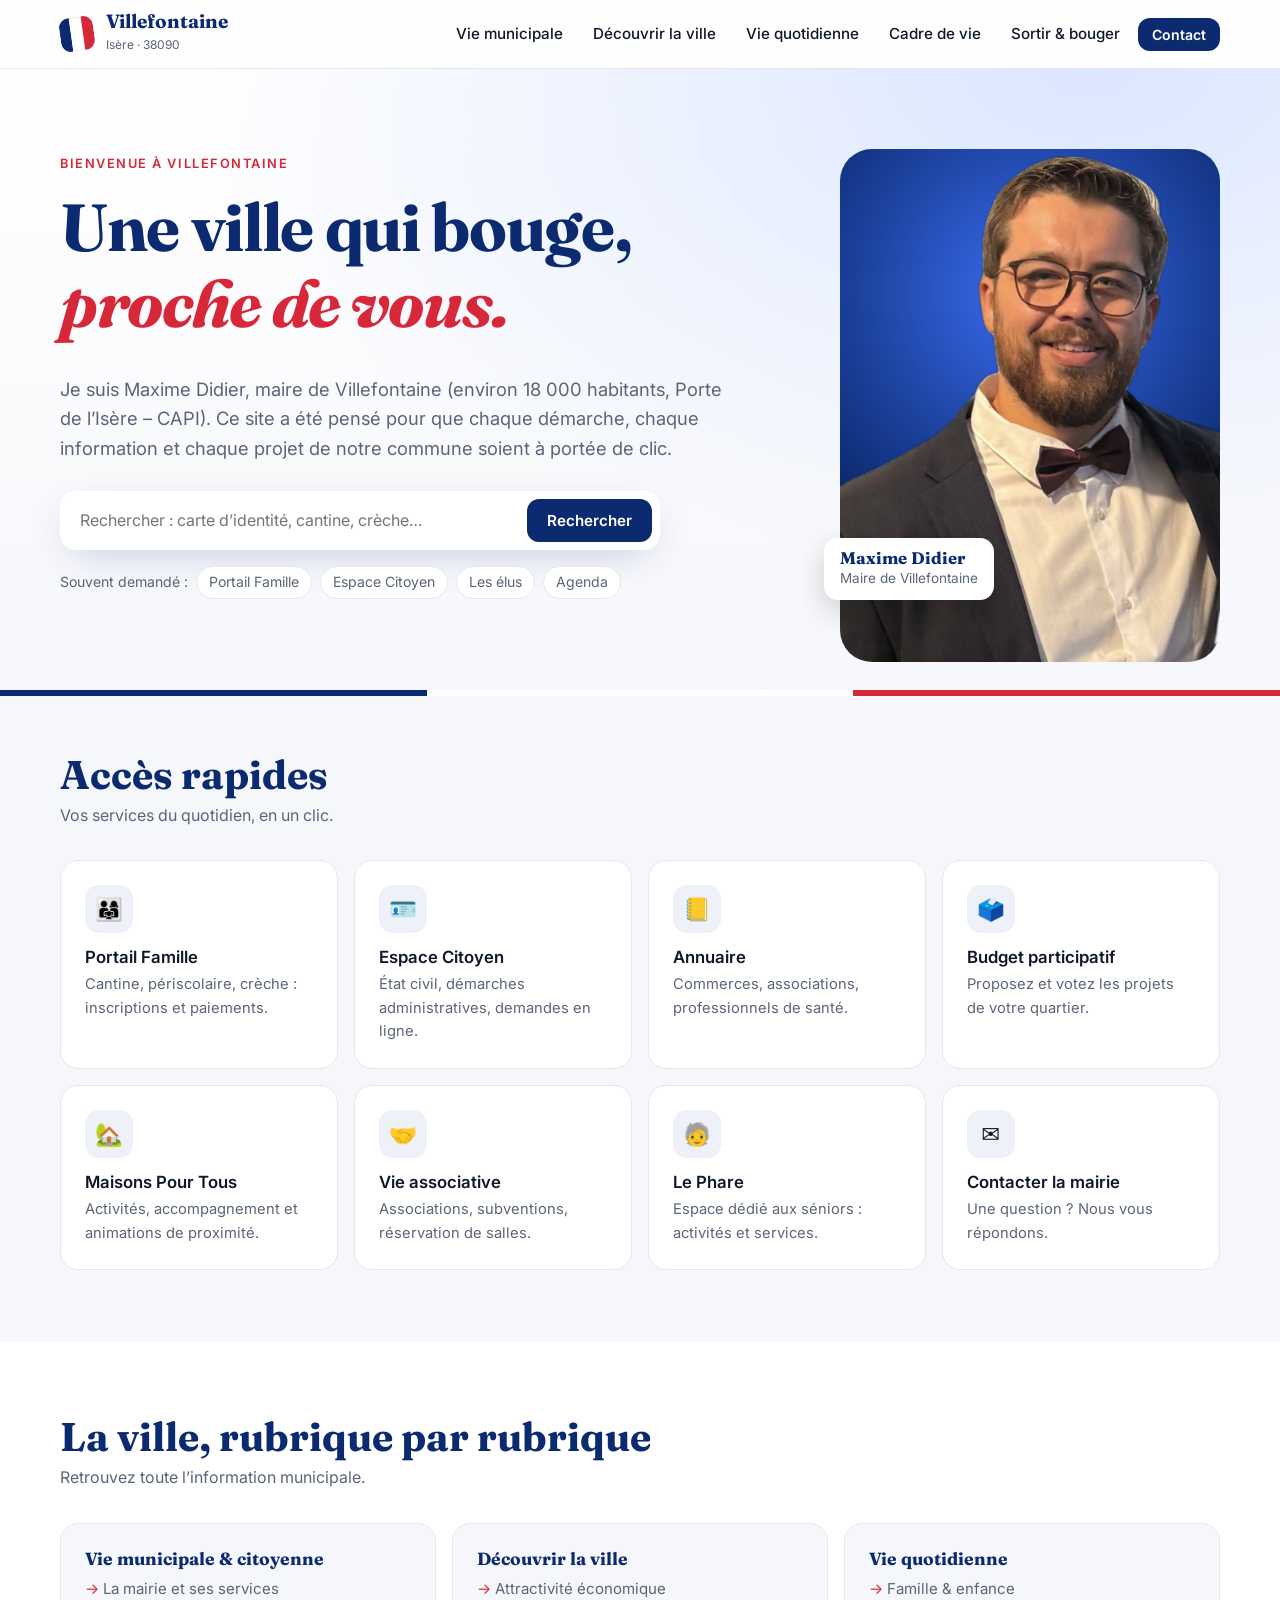
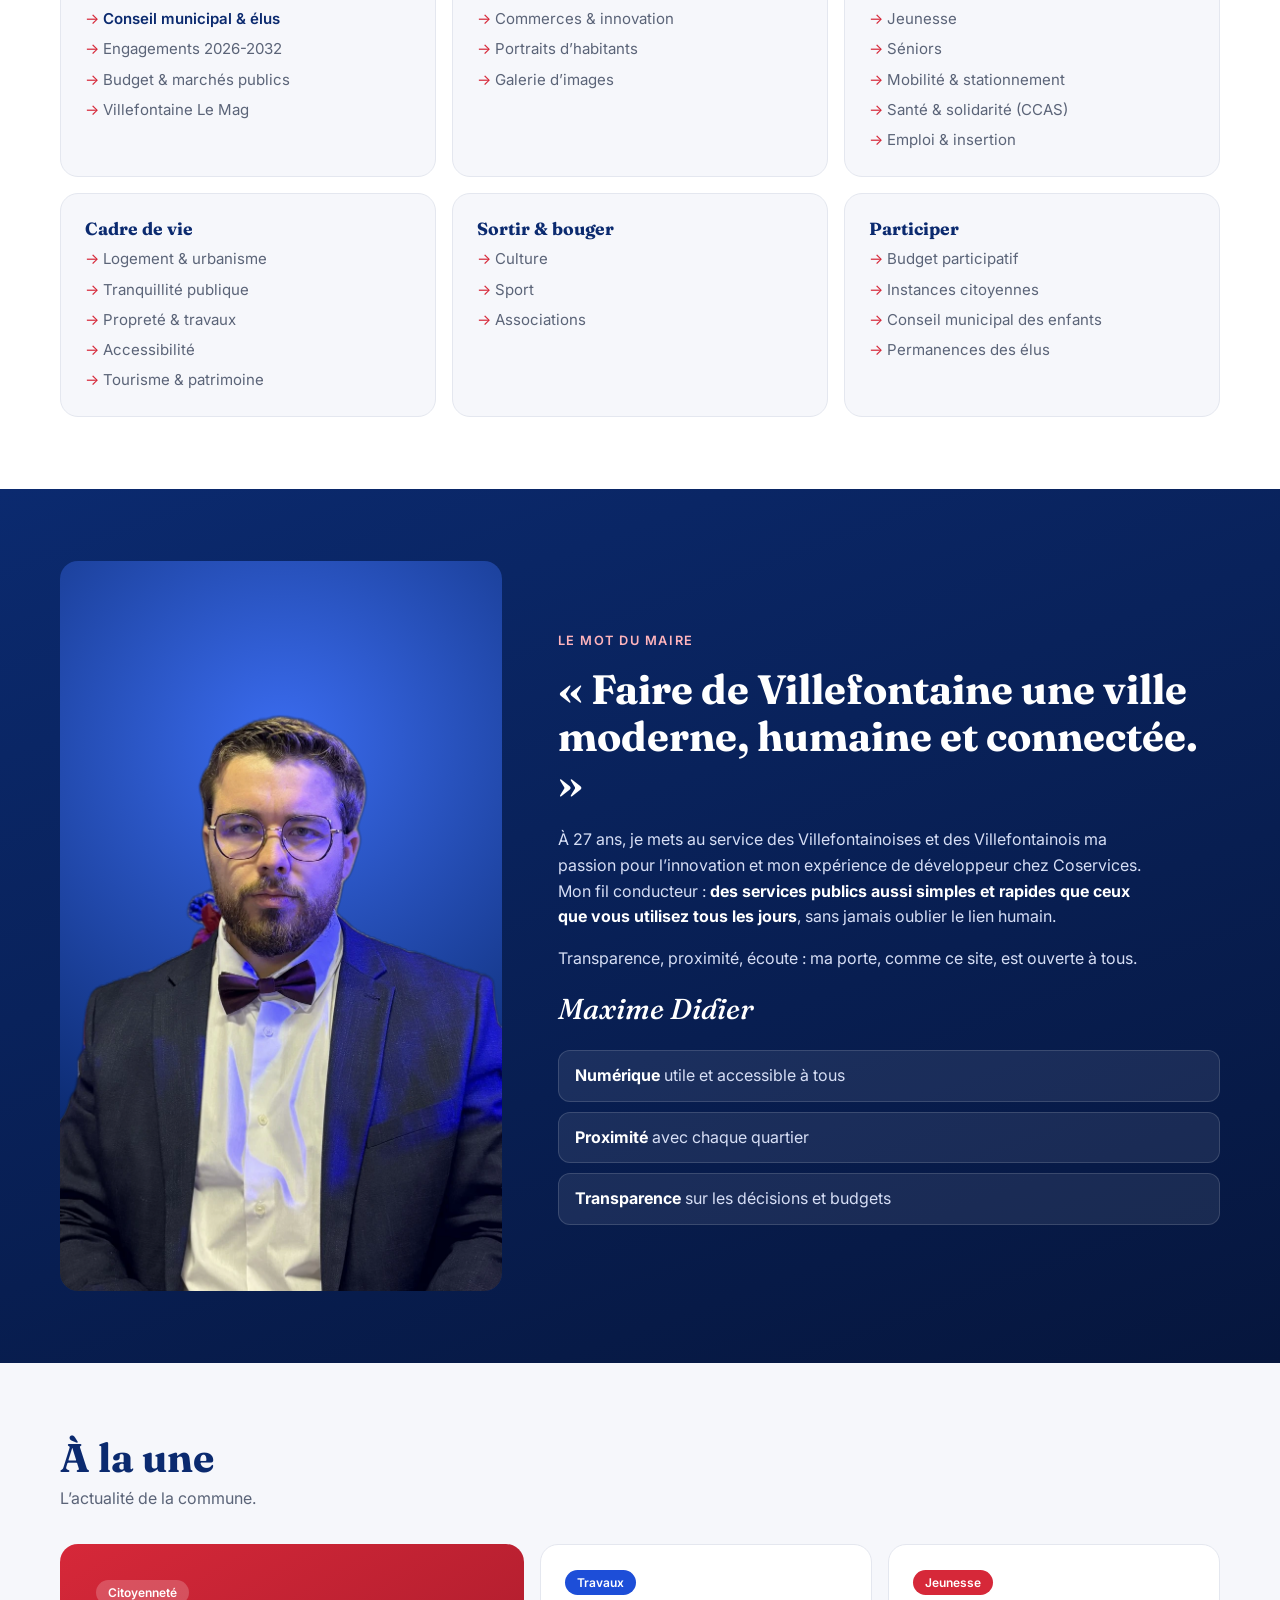
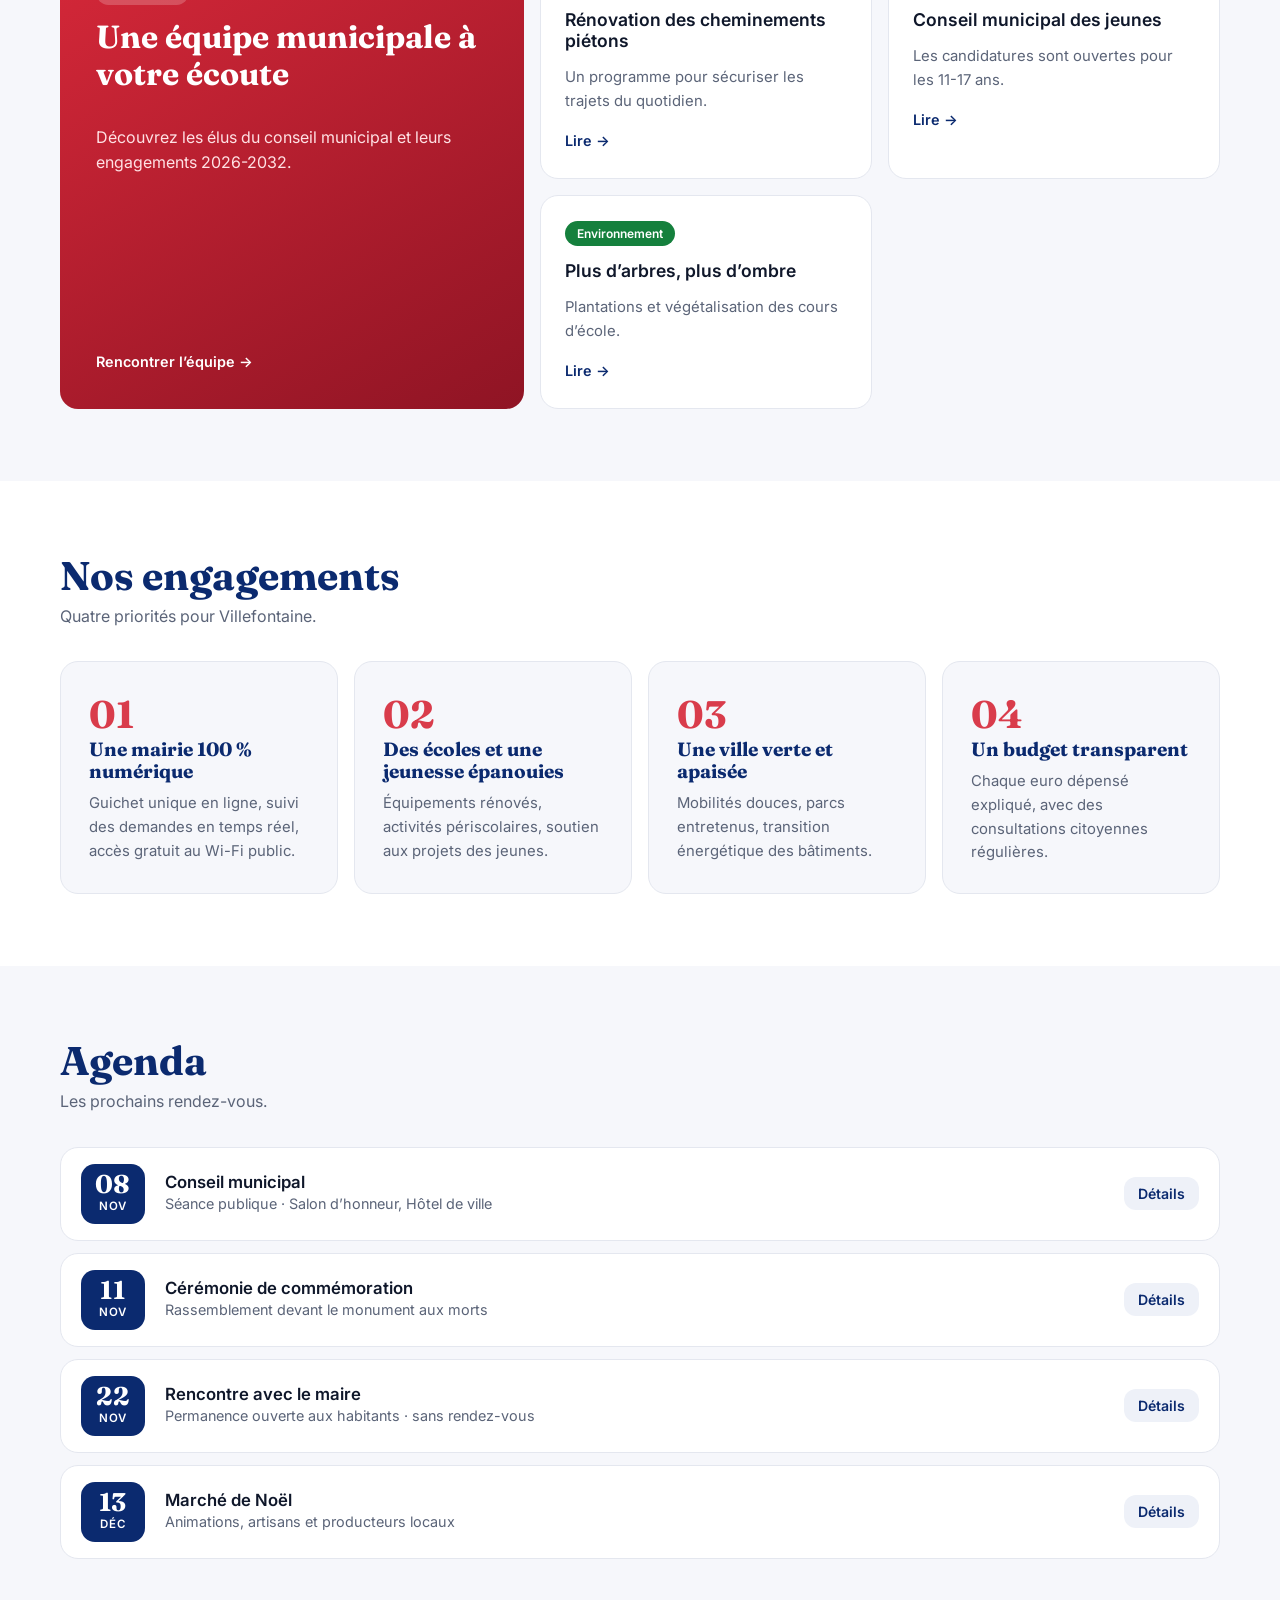
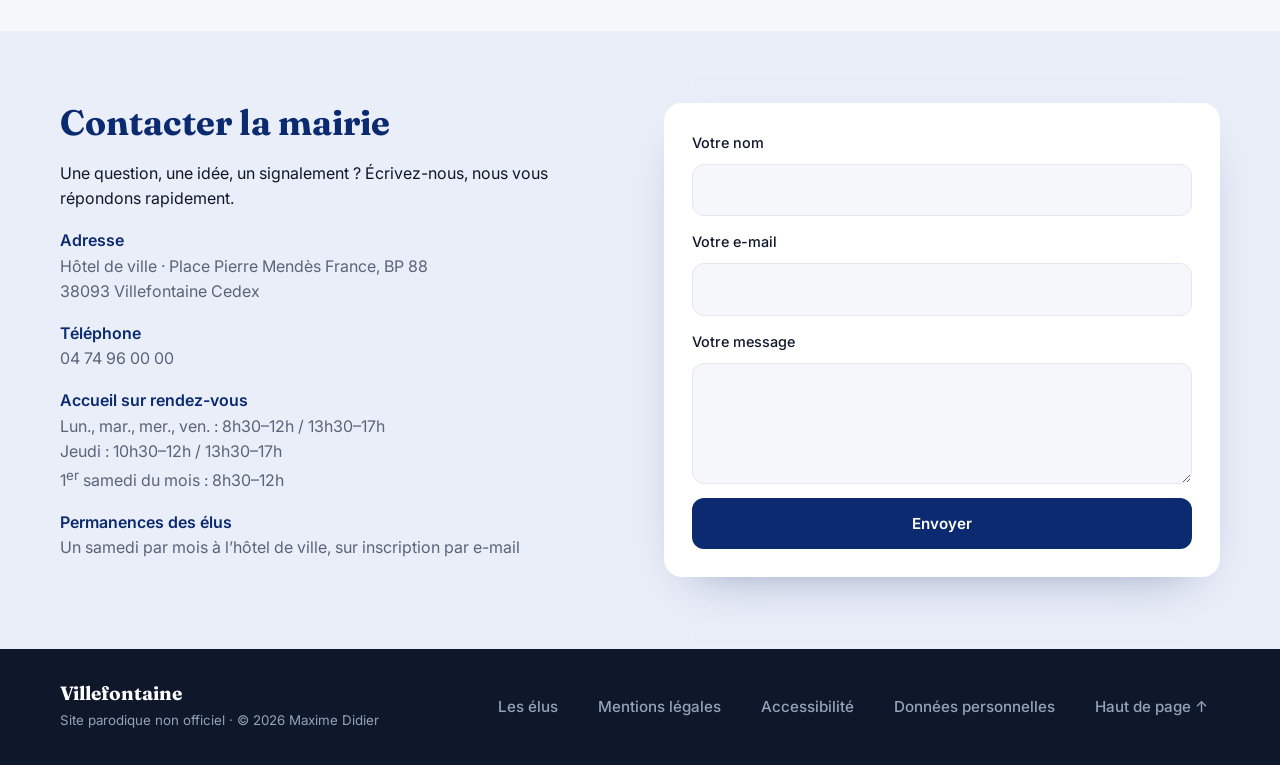
==== commit 53f723de: "Retire le bandeau, mention en meta et pied de page Co-Authored-By: Claude Sonnet 5.5 <noreply@anthro" ====
--- a/index.html
+++ b/index.html
@@ -4,15 +4,15 @@
 <meta charset="utf-8">
 <meta name="viewport" content="width=device-width, initial-scale=1">
 <title>Villefontaine – Site de la Ville</title>
-<meta name="description" content="Villefontaine (38090) : démarches, actualités, agenda et mot du maire Maxime Didier.">
+<meta name="description" content="Site parodique et non officiel, imaginé par Maxime Didier : concept de refonte du site de la mairie de Villefontaine (38090). Ne représente pas la commune.">
+<meta name="robots" content="noindex, nofollow">
+<meta name="author" content="Maxime Didier">
 <link rel="preconnect" href="https://fonts.googleapis.com">
 <link rel="preconnect" href="https://fonts.gstatic.com" crossorigin>
 <link href="https://fonts.googleapis.com/css2?family=Fraunces:opsz,wght@9..144,500;9..144,700&family=Inter:wght@400;500;600;700&display=swap" rel="stylesheet">
 <link rel="stylesheet" href="style.css">
 </head>
 <body>
-
-<div class="notice" role="note">Maquette de site non officielle — concept de refonte imaginé par Maxime Didier. Contenus à titre d’exemple.</div>
 
 <header class="site-header">
   <div class="wrap bar">
@@ -166,7 +166,7 @@
 
 <footer>
   <div class="wrap foot">
-    <div><strong>Villefontaine</strong><br><small>Maquette non officielle · © 2026 Maxime Didier</small></div>
+    <div><strong>Villefontaine</strong><br><small>Site parodique non officiel · © 2026 Maxime Didier</small></div>
     <nav aria-label="Pied de page"><a href="elus.html">Les élus</a><a href="#">Mentions légales</a><a href="#">Accessibilité</a><a href="#">Données personnelles</a><a href="#top">Haut de page ↑</a></nav>
   </div>
 </footer>
